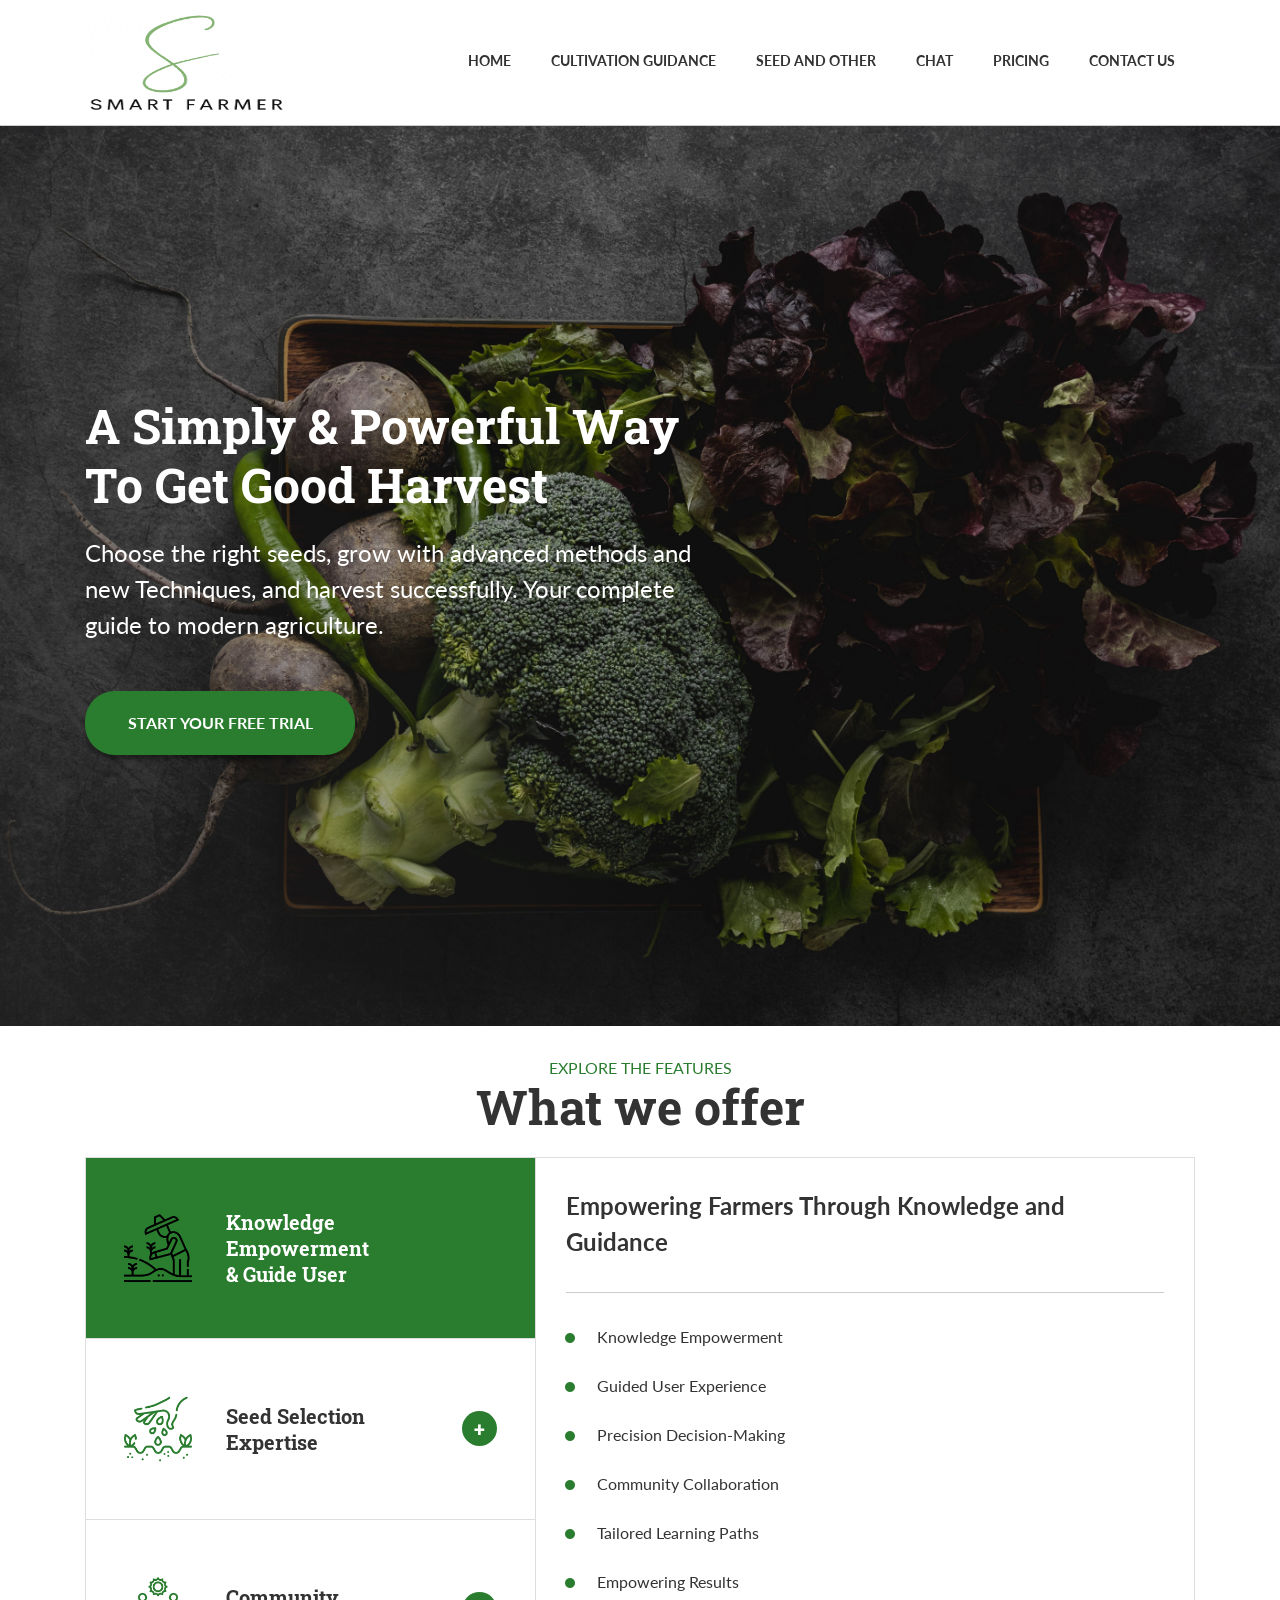
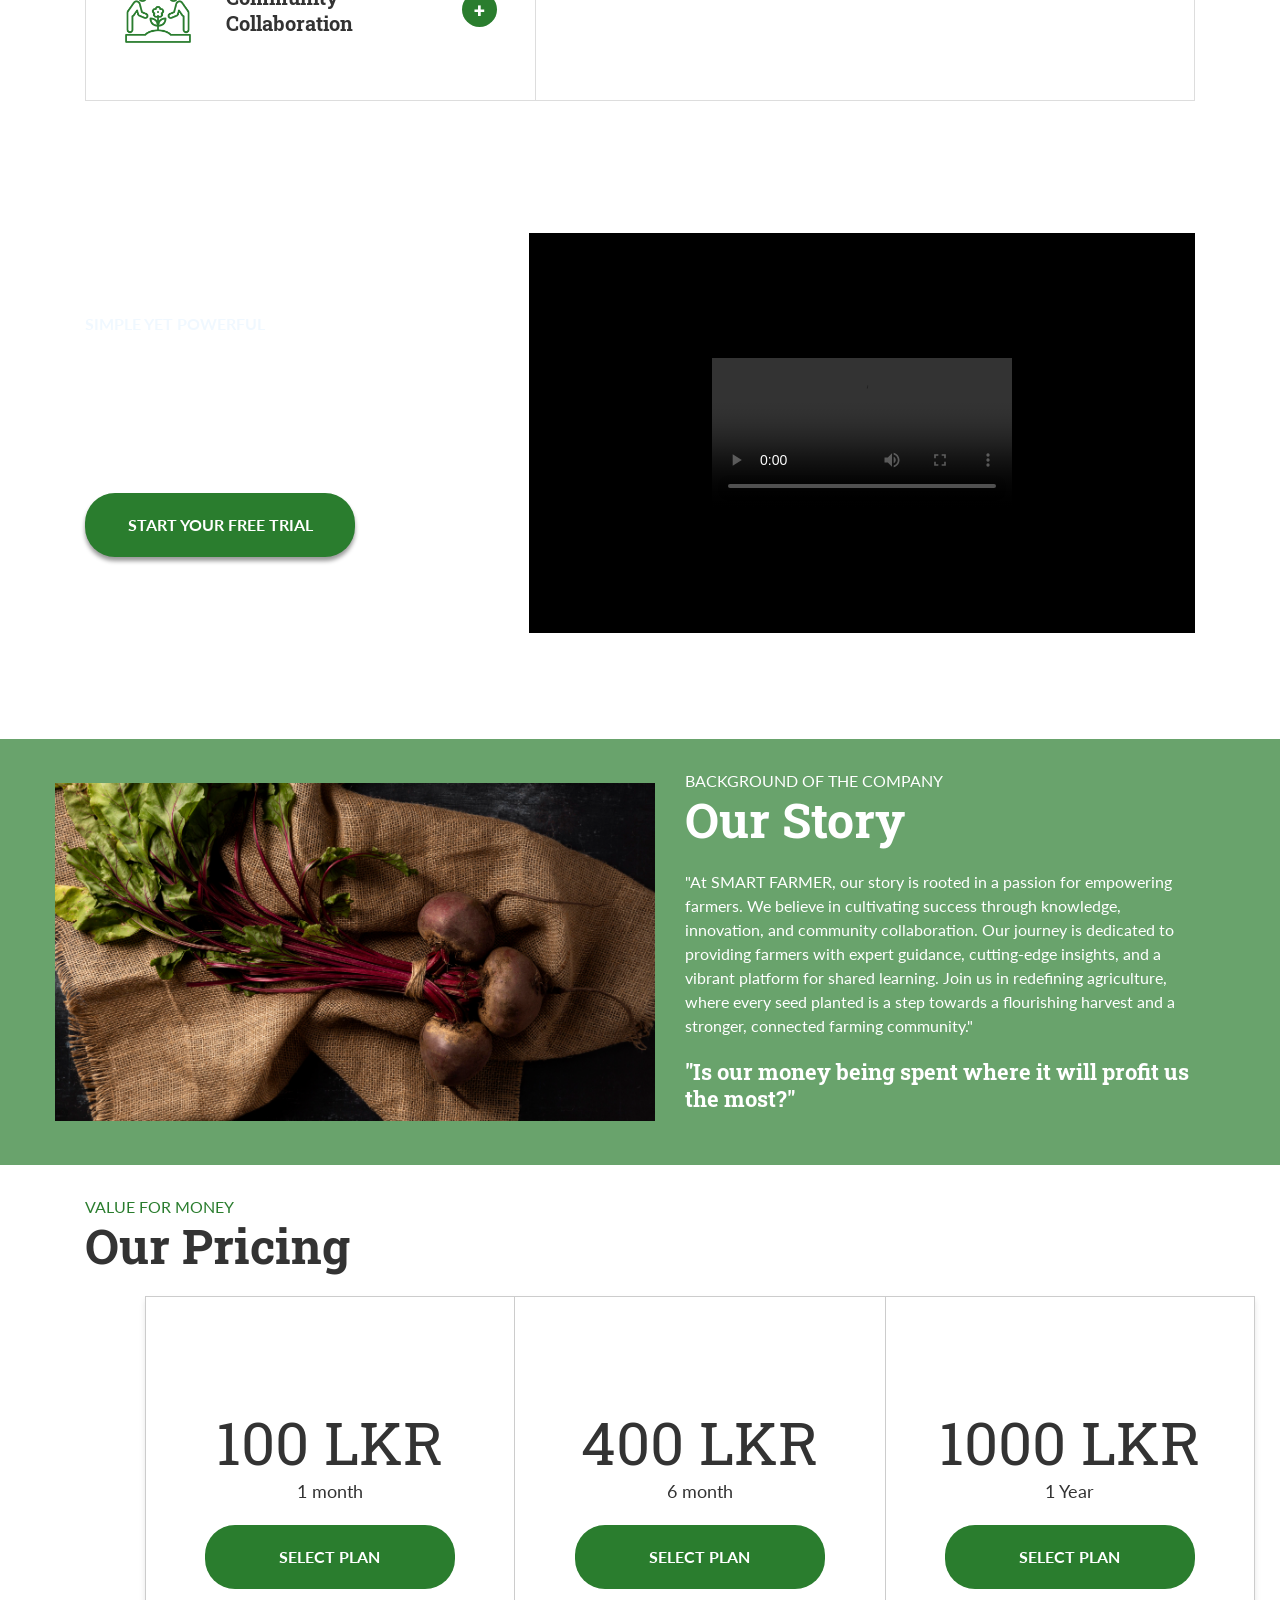
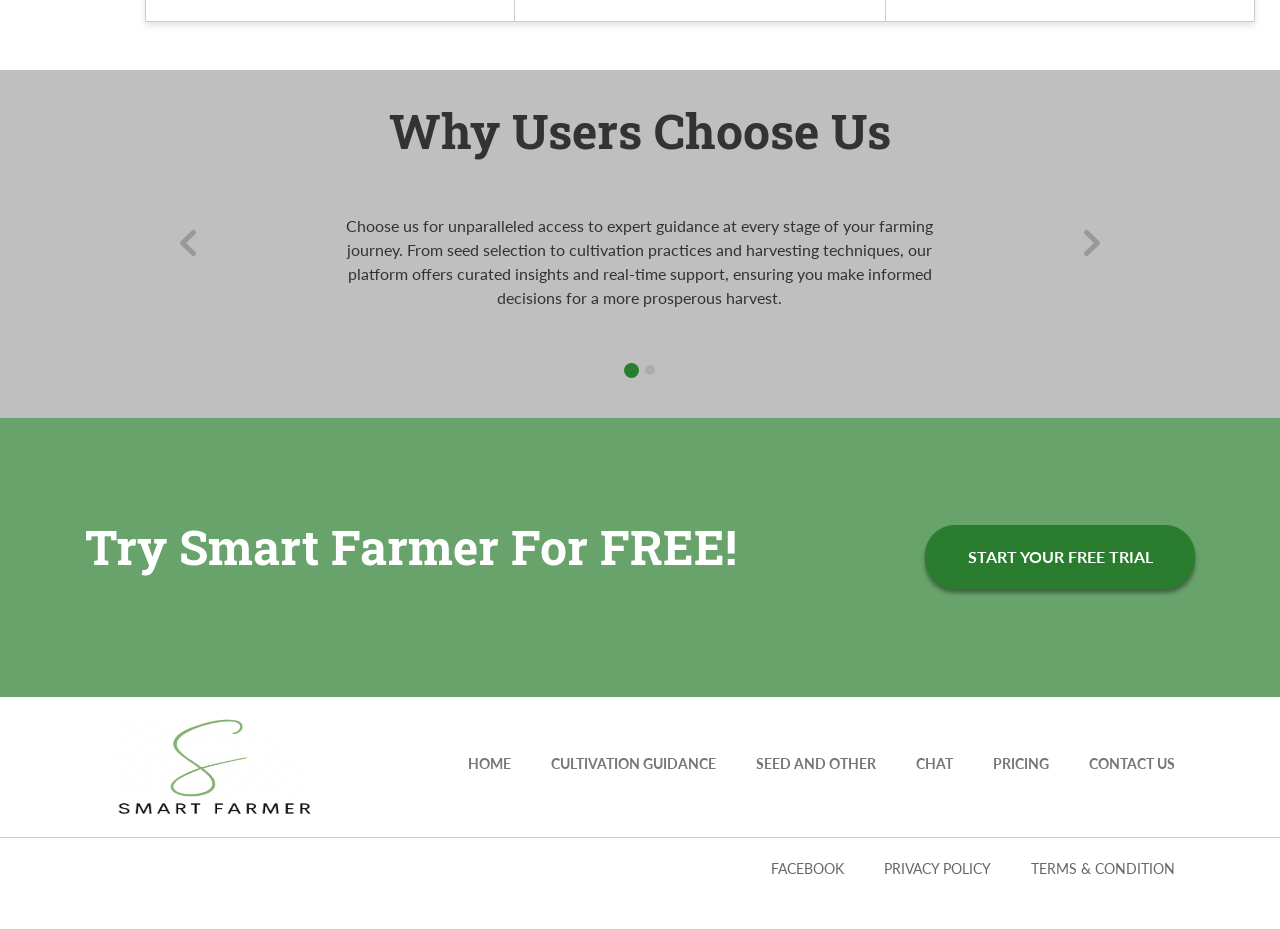
==== index.html @ d2ebf276 "Add files via upload" ====
<!DOCTYPE html>
<html class="no-js" lang="en" prefix="og: http://ogp.me/ns#">

<head>
    <!-- Global site tag (gtag.js) - Google Analytics -->
    <script async src="https://www.googletagmanager.com/gtag/js?id=UA-133721330-2">
    </script>
  

    <meta charset="utf-8" />
    <title>SMART FARMER</title>
    <link rel="shortcut icon" type="image/png" href="assets/images/favicon.png" />
    <link href="https://fonts.googleapis.com/css?family=Lato:300,400,700&display=swap" rel="stylesheet">
    <link href="https://fonts.googleapis.com/css?family=Roboto+Slab:400,700&display=swap" rel="stylesheet">
    <link rel="stylesheet" property="stylesheet" href="styles/main.css" type="text/css">
    <meta name="viewport" content="width=device-width, initial-scale=1">
    <script>
        document.documentElement.classList.remove('no-js');
    </script>
    <script src="scripts/vendor-c2419215c4.js" defer></script>
    <script src="scripts/app-fe37856ee3.bundle.js" defer></script>


</head>

<body class="">
    <header class="header">
        <div class="container">
            <div class="row align-items-center">
                <div class="col-lg-3">
                    <div class="logo-wrapper">
                        <a href="homepage.html" rel="home"><img src="assets/images/logonew.png" style="height: 100px; width: 200px;" alt=""></a>
                    </div>
                </div>

                <div class="col-lg-9">
                    <nav class="navbar navbar-expand-lg main-menu-wrapper">
                        <div class="collapse navbar-collapse" id="navbarSupportedContent">
                            <ul class="navbar-nav main-menu">
                                <li class="nav-item"><a class="nav-link active" href="index.html">Home</a></li>
                                <li class="nav-item"><a class="nav-link" href="#">Cultivation Guidance</a></li>
                                <li class="nav-item"><a class="nav-link" href="#">Seed and Other</a></li>
                                <li class="nav-item"><a class="nav-link" href="#">Chat</a></li>
                                <li class="nav-item"><a class="nav-link slide-link" href="#section-pricing">Pricing</a></li>
                                <li class="nav-item"><a class="nav-link" href="#">Contact us</a></li>
                            </ul>
                        </div>
                    </nav>
                </div>
            </div>

            <button class="navbar-toggler menu-trigger" type="button" data-toggle="collapse" data-target="#navbarSupportedContent" aria-controls="navbarSupportedContent" aria-expanded="false" aria-label="Toggle navigation">
          <img src="assets/images/hamburger-icon.png" alt="">
        </button>
        </div>
    </header>

    <main>
        <section class="hero-section">
            <video autoplay muted loop>
                <source src="/assets/images/pexels-ron-lach-10553955 (Original).mp4" type="video/mp4">
                Your browser does not support the video tag.
            </video>
            <div class="container">
                <div class="row">
                    <div class="col-lg-7" >
                        <h1>A Simply & Powerful Way To Get Good Harvest</h1>
                        <p>Choose the right seeds, grow with advanced methods and new Techniques, and harvest successfully. Your complete guide to modern agriculture.</p>  <a href="" class="c-btn c-btn--primary">Start your free trial</a>
                    </div>
                </div>
            </div>
        </section>
        <!-- /hero-section -->

        <section class="section-we-offer">
            <div class="container">
                <div class="title-wrapper">
                    <h5 class="subtitle green mb0">Explore the features</h5>
                    <h2>What we offer</h2>
                </div>
                <!-- /.title-wrapper -->

                <div id="accordion" class="essential-accordion">
                    <div class="card">
                        <div class="card-header" id="headingOne">
                            <button class="accordion-trigger admin" data-toggle="collapse" data-target="#collapseOne" aria-expanded="true" aria-controls="collapseOne">
                                Knowledge Empowerment <br />& Guide User 
                                <span class="indicator">+</span>
                </button>
                        </div>

                        <div id="collapseOne" class="collapse show card-body-wrapper" aria-labelledby="headingOne" data-parent="#accordion">
                            <div class="card-body">
                                <div class="intro">Empowering Farmers Through Knowledge and Guidance</div>
                                <ul>
                                    <li>Knowledge Empowerment</li>
                                    <li>Guided User Experience</li>
                                    <li>Precision Decision-Making</li>
                                    <li>Community Collaboration</li>
                                    <li>Tailored Learning Paths</li>
                                    <li>Empowering Results</li>
                                </ul>
                            </div>
                        </div>
                    </div>

                    <div class="card">
                        <div class="card-header" id="headingTwo">
                            <button class="accordion-trigger powerful collapsed" data-toggle="collapse" data-target="#collapseTwo" aria-expanded="false" aria-controls="collapseTwo">
                                Seed Selection  <br />Expertise <span class="indicator">+</span>
                </button>
                        </div>
                        <div id="collapseTwo" class="collapse card-body-wrapper" aria-labelledby="headingTwo" data-parent="#accordion">
                            <div class="card-body">
                                <div class="intro">Your Expert Guide to Optimal Crop Selection</div>
                                <ul>
                                    <li>Quality Assurance Insights</li>
                                    <li>Dynamic Updates</li>
                                    <li>Crop-Specific Recommendations</li>
                                </ul>
                            </div>
                        </div>
                    </div>

                    <div class="card">
                        <div class="card-header" id="headingThree">
                            <button class="accordion-trigger timecard collapsed" data-toggle="collapse" data-target="#collapseThree" aria-expanded="false" aria-controls="collapseThree">
                                Community <br />Collaboration<span class="indicator">+</span>
                </button>
                        </div>
                        <div id="collapseThree" class="collapse card-body-wrapper" aria-labelledby="headingThree" data-parent="#accordion">
                            <div class="card-body">
                                <div class="intro">Cultivating Success Through Community Collaboration</div>
                                <ul>
                                    <li>Knowledge Exchange</li>
                                    <li>Expert-Led Q&A Sessions</li>
                                    <li>Chat With Other Farmers</li>
                                       </ul>
                            </div>
                        </div>
                    </div>
                </div>
                <!-- /essential-accordion -->
            </div>
        </section>
        <!-- /section-we-offer -->

        <section class="section-how-works">
            <div class="container">
                <div class="row align-items-center">
                    <div class="col-lg-4 cnt-left">
                        <h5 class="subtitle green mb0" style="color: aliceblue; font-weight: bold;">Simple yet powerful</h5>
                        <h2>How It Works</h2>
                        <p>Watch the video on how easy it is to use our software.</p>

                        <div class="video-wrapper">
                            <iframe width="560" height="315" src="/assets/images/mixkit-fresh-vegetables-on-a-wooden-board-close-up-view-10420-medium.mp4" frameborder="0" allow="accelerometer; autoplay; encrypted-media; gyroscope; picture-in-picture" allowfullscreen></iframe>
                        </div>

                        <a href="onboard.html" class="c-btn c-btn--primary">Start your free trial</a>
                    </div>

                    <div class="col-lg-8 cnt-right">
                        <div class="video-wrapper">
                            <iframe width="560" height="315" src="/assets/images/mixkit-fresh-vegetables-on-a-wooden-board-close-up-view-10420-medium.mp4" frameborder="0" allow="accelerometer; autoplay; encrypted-media; gyroscope; picture-in-picture" allowfullscreen></iframe>
                        </div>
                    </div>
                </div>
            </div>
        </section>
        <!-- /section-how-works -->

        <section class="section-our-story">
            <div class="container">
                <div class="row align-items-center">
                    <div class="col-lg-6 cnt-left">
                        <div class="img-holder">
                            <img src="/assets/images/top-view-beets-sack.jpg" alt="">
                        </div>
                    </div>

                    <div class="col-lg-6 cnt-right">
                        <div class="content-inner">
                            <h6 class="subtitle mb0">Background of the company</h6>
                            <h2>Our Story</h2>
                            <div class="img-holder">
                                <img src="/assets/images/top-view-beets-sack.jpg" alt="">
                            </div>
                            <p>"At SMART FARMER, our story is rooted in a passion for empowering farmers. We believe in cultivating success through knowledge, innovation, and community collaboration. Our journey is dedicated to providing farmers with expert guidance, cutting-edge insights, and a vibrant platform for shared learning. Join us in redefining agriculture, where every seed planted is a step towards a flourishing harvest and a stronger, connected farming community."</p><h5>"Is our money being spent where it will profit us the most?"</h5>
                        </div>
                    </div>
                </div>
            </div>
        </section>
        <!-- /section out story -->

        <section class="section-pricing" id="section-pricing">
            <div class="container">
                <h6 class="subtitle green mb0">Value for money</h6>
                <h2>Our Pricing</h2>

                <div class="pricing-wrapper">
                    <div class="item">
                        <div class="user">&nbsp;</div>

                        <div class="price-wrapper match-height">
                            <div class="price">100 LKR</div>
                        </div>
                        <span class="note">1 month </span>

                        <a href="onboard.html?plan=low-plan" class="c-btn c-btn--primary select-plan">Select plan</a>
                    </div>

                    <div class="item">
                        <div class="user">&nbsp;</div>

                        <div class="price-wrapper match-height">
                            <div class="price">400 LKR </div>
                        </div>
                        <span class="note">6 month</span>

                        <a href="onboard.html?plan=mid-plan" class="c-btn c-btn--primary select-plan">Select plan</a>
                    </div>

                    <div class="item">
                        <div class="user">&nbsp;</div>

                        <div class="price-wrapper match-height">
                            <!--div class="price-small">$149</div>
                <div class="price"><span class="small">+</span> $5</div-->
                            <div class="price">1000 LKR </div>
                        </div>
                        <span class="note">1 Year</span>
                        <a href="onboard.html?plan=high-plan" class="c-btn c-btn--primary select-plan">Select plan</a>
                        <!-- <span class="note">(<a href="mailto:essentialfarming@gmail.com">Contact us for more than 19 users</a>)</span> -->
                    </div>
                </div>
            </div>
        </section>
        <!-- /section-pricing -->

        <section class="section-testimonial">
            <div class="container">
                <h6 class="subtitle green mb0"></h6>
                <h2>Why Users Choose Us</h2>

                <div class="row">
                    <div class="col-lg-10 offset-lg-1">
                        <div id="carouselExampleIndicators" class="carousel slide" data-ride="carousel" data-interval="15000">
                            <ol class="carousel-indicators">
                                <li data-target="#carouselExampleIndicators" data-slide-to="0" class="active"></li>
                                <li data-target="#carouselExampleIndicators" data-slide-to="1"></li>
                            </ol>
                            <div class="carousel-inner">
                                <div class="carousel-item active">
                                    <blockquote class="quote">Choose us for unparalleled access to expert guidance at every stage of your farming journey. From seed selection to cultivation practices and harvesting techniques, our platform offers curated insights and real-time support, ensuring you make informed decisions for a more prosperous harvest.</blockquote>
                                    <span class="name"></span>
                                    <span class="post"></span>
                                </div>
                                <div class="carousel-item">
                                    <blockquote class="quote">Join us for the thriving community collaboration that sets us apart. Connect with fellow farmers, exchange ideas, and access a collective reservoir of knowledge. Our platform isn't just a resource hub; it's a vibrant community dedicated to your success, where shared experiences and innovative solutions pave the way for a stronger agricultural future.</blockquote>
                                    <span class="name"></span>
                                    <span class="post"></span>
                                </div>
                            </div>
                            <a class="carousel-control-prev" href="#carouselExampleIndicators" role="button" data-slide="prev">
                  <span class="sr-only">Previous</span>
                </a>
                            <a class="carousel-control-next" href="#carouselExampleIndicators" role="button" data-slide="next">
                  <span class="sr-only">Next</span>
                </a>
                        </div>
                    </div>
                </div>
            </div>
        </section>
        <!-- /section-testimonial -->

        <section class="section-tryout">
            <div class="container">
                <div class="content-inner">
                    <div class="cnt-left">
                        <h2>Try Smart Farmer For FREE!</h2>
                        <!-- <p>Experience yourself how <strong>Essential Farming</strong> can help optimize your farm management.
                            <br /><strong>FREE for the first 6 months!</strong></p> -->
                    </div>
                    <a href="#" class="c-btn c-btn--primary">Start your free trial</a>
                </div>
            </div>
        </section>
        <!-- /section-tryout -->
    </main>

    <footer class="footer">
        <div class="footer-top">
            <div class="container">
                <div class="row align-items-center">
                    <div class="col-lg-3 logo-col">
                        <div class="logo-wrapper">
                            <a href="homepage.html" rel="home"><img src="assets/images/logonew.png" style="height: 100px; width: 200px;" alt=""></a>
                        </div>
                    </div>
                    <div class="col-lg-9">
                        <div class="footer-menu">
                            <ul class="nav">
                                <li class="nav-item">
                                    <a class="nav-link active" href="#">Home</a>
                                </li>
                                <li class="nav-item">
                                    <a class="nav-link" href="#">Cultivation Guidance</a>
                                </li>
                                <li class="nav-item">
                                    <a class="nav-link" href="#">Seed and Other</a>
                                </li>
                                <li class="nav-item">
                                    <a class="nav-link" href="#">Chat</a>
                                </li>
                                <li class="nav-item">
                                    <a class="nav-link" href="#">Pricing</a>
                                </li>
                                <li class="nav-item">
                                    <a class="nav-link" href="#">Contact us</a>
                                </li>
                            </ul>
                        </div>
                        <!-- /footer-menu -->
                    </div>
                </div>
            </div>
        </div>
        <!-- /footer-top -->

        <div class="footer-bottom">
            <div class="container">
                <div class="row align-items-center">
                    <div class="col-lg-6">
                        <div class="copyright">
                            <!-- <span>&copy;</span> 2021 Essential Farming. All Rights Reserved. -->
                        </div>
                    </div>

                    <div class="col-lg-6">
                        <div class="bottom-menu">
                            <ul class="nav">
                                <li class="nav-item">
                                    <a href="#">Facebook</a>
                                </li>
                                <li class="nav-item">
                                    <a class="nav-link" href="#">Privacy Policy</a>
                                </li>
                                <li class="nav-item">
                                    <a class="nav-link" href="#">Terms & condition</a>
                                </li>
                            </ul>
                        </div>
                    </div>
                </div>
            </div>
        </div>
    </footer>
</body>

</html>
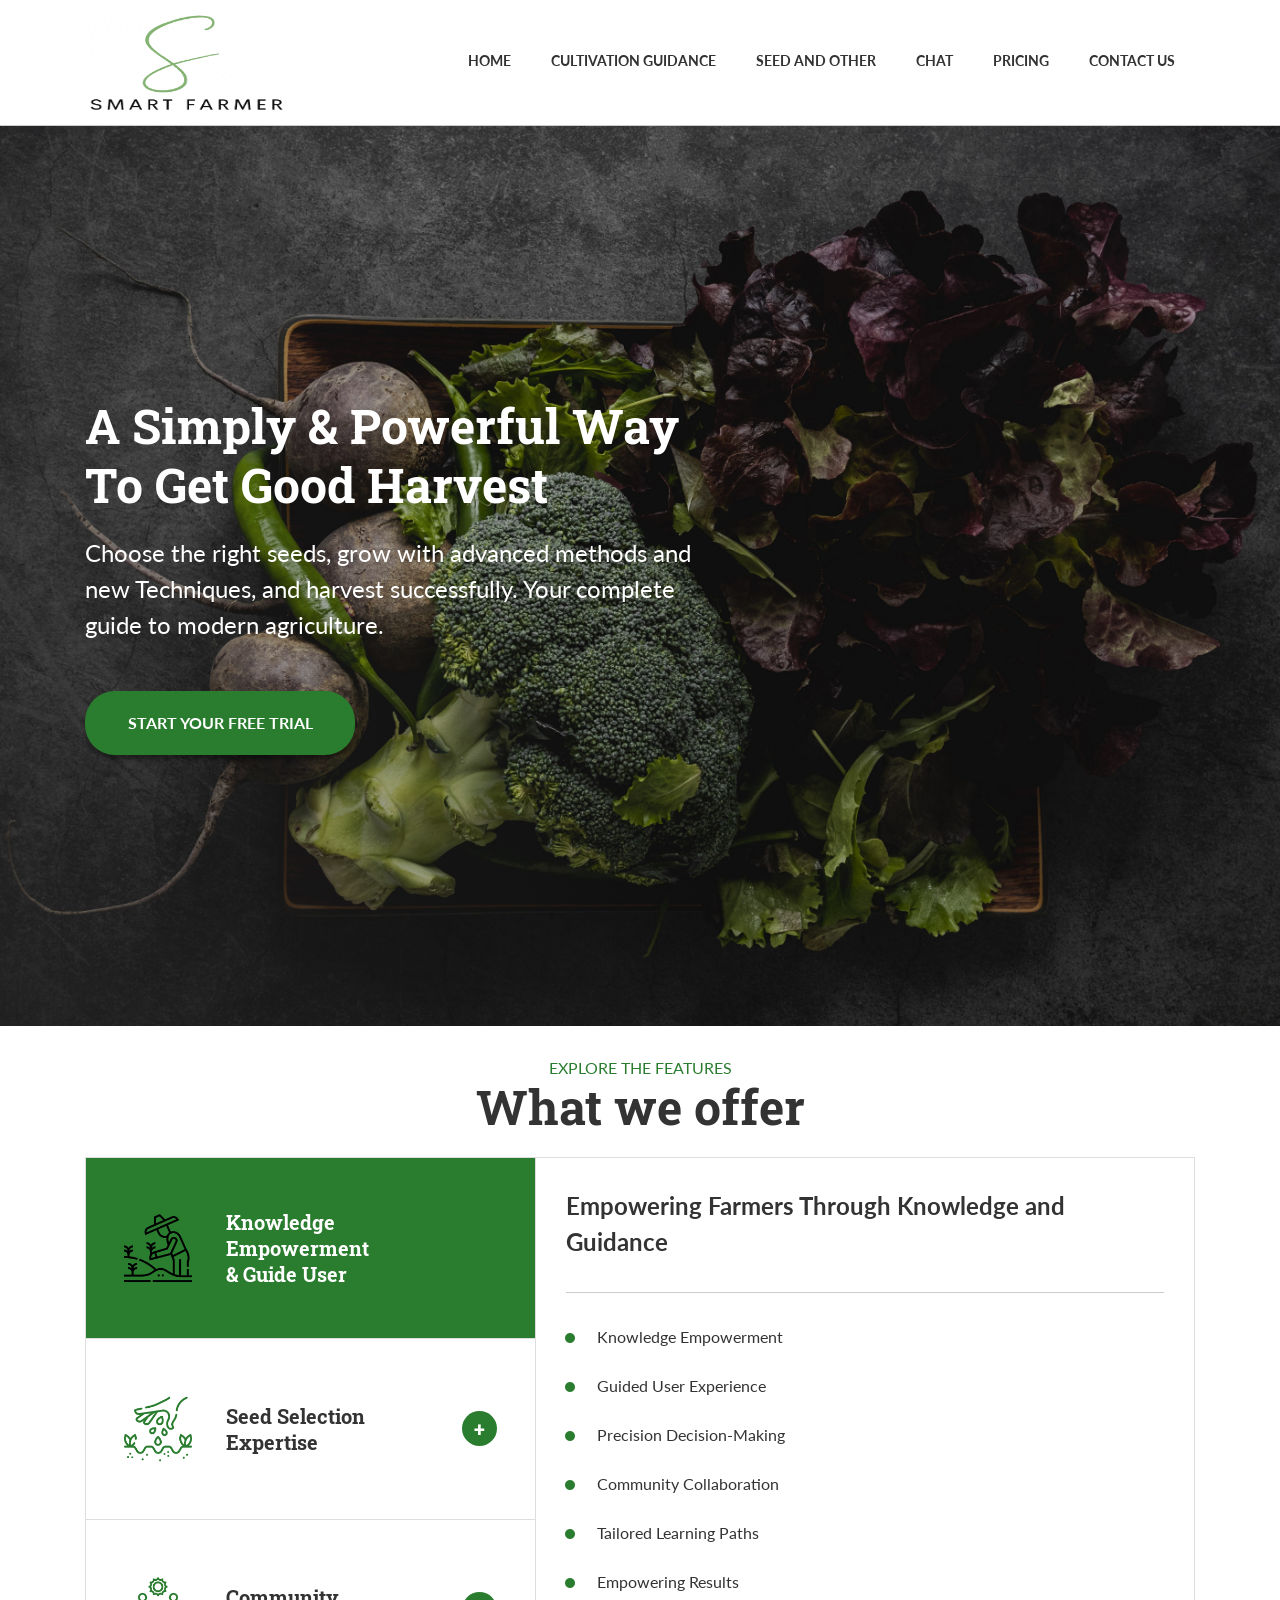
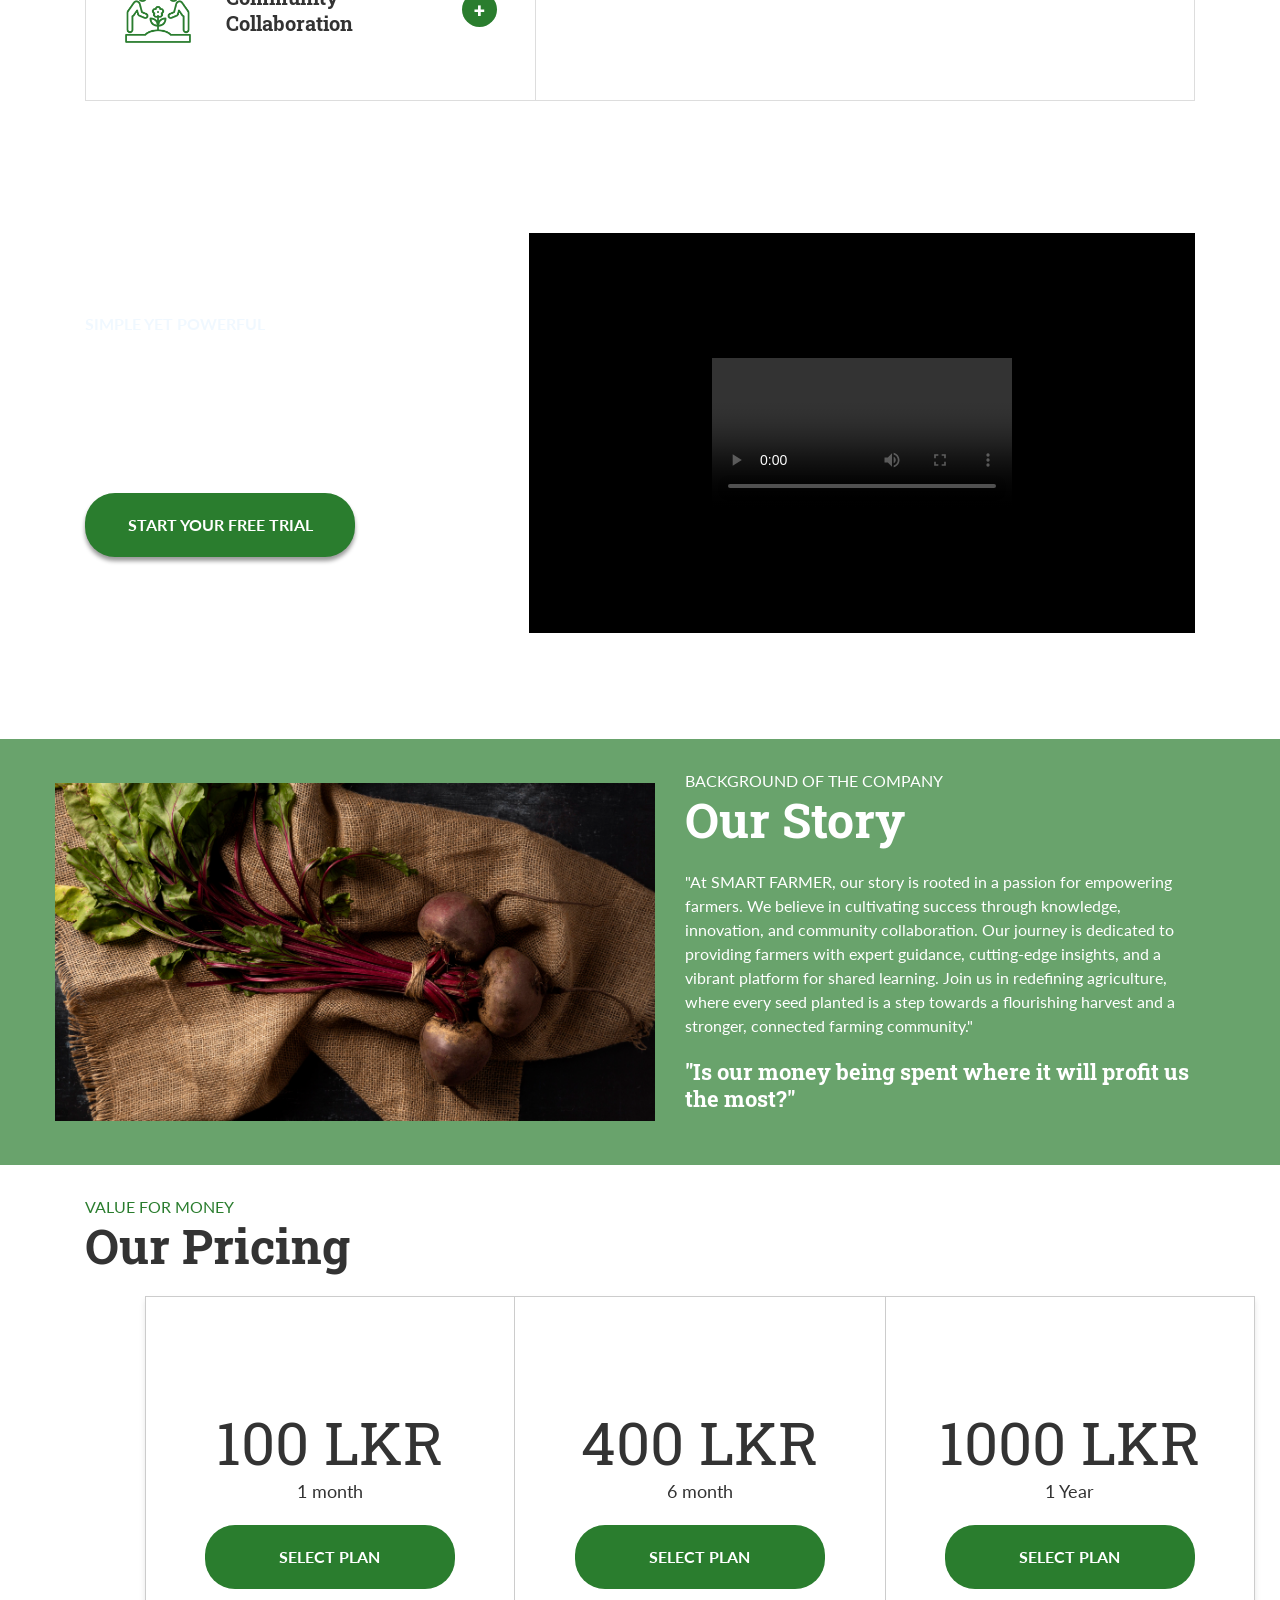
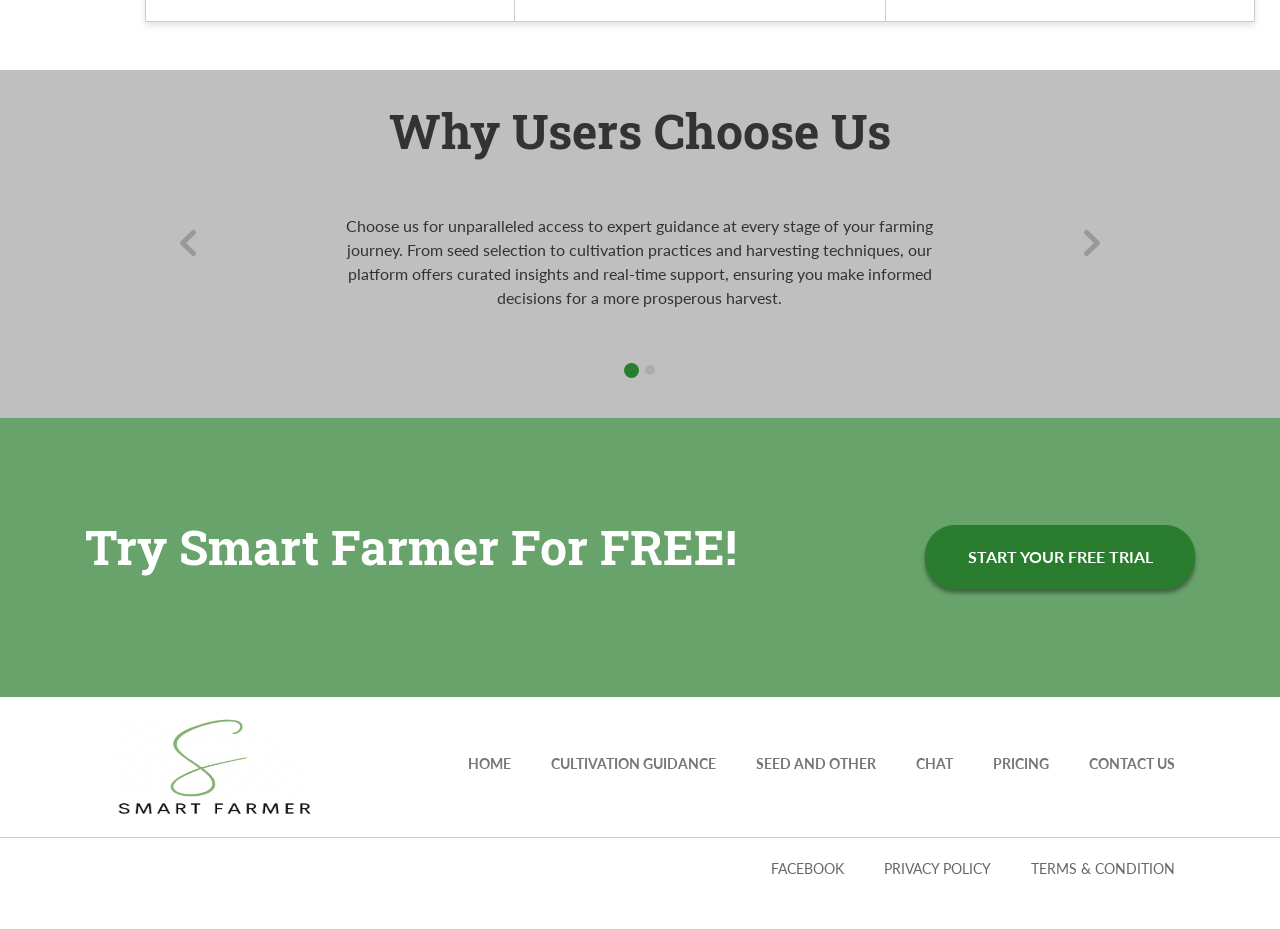
==== commit 693013a6: "index.html" ====
--- a/index.html
+++ b/index.html
@@ -58,7 +58,7 @@
     <main>
         <section class="hero-section">
             <video autoplay muted loop>
-                <source src="/assets/images/pexels-ron-lach-10553955 (Original).mp4" type="video/mp4">
+                <source src="/images/pexels-ron-lach-10553955 (Original).mp4" type="video/mp4">
                 Your browser does not support the video tag.
             </video>
             <div class="container">
@@ -154,7 +154,7 @@
                         <p>Watch the video on how easy it is to use our software.</p>
 
                         <div class="video-wrapper">
-                            <iframe width="560" height="315" src="/assets/images/mixkit-fresh-vegetables-on-a-wooden-board-close-up-view-10420-medium.mp4" frameborder="0" allow="accelerometer; autoplay; encrypted-media; gyroscope; picture-in-picture" allowfullscreen></iframe>
+                            <iframe width="560" height="315" src="/images/mixkit-fresh-vegetables-on-a-wooden-board-close-up-view-10420-medium.mp4" frameborder="0" allow="accelerometer; autoplay; encrypted-media; gyroscope; picture-in-picture" allowfullscreen></iframe>
                         </div>
 
                         <a href="onboard.html" class="c-btn c-btn--primary">Start your free trial</a>
@@ -162,7 +162,7 @@
 
                     <div class="col-lg-8 cnt-right">
                         <div class="video-wrapper">
-                            <iframe width="560" height="315" src="/assets/images/mixkit-fresh-vegetables-on-a-wooden-board-close-up-view-10420-medium.mp4" frameborder="0" allow="accelerometer; autoplay; encrypted-media; gyroscope; picture-in-picture" allowfullscreen></iframe>
+                            <iframe width="560" height="315" src="/images/mixkit-fresh-vegetables-on-a-wooden-board-close-up-view-10420-medium.mp4" frameborder="0" allow="accelerometer; autoplay; encrypted-media; gyroscope; picture-in-picture" allowfullscreen></iframe>
                         </div>
                     </div>
                 </div>
@@ -175,7 +175,7 @@
                 <div class="row align-items-center">
                     <div class="col-lg-6 cnt-left">
                         <div class="img-holder">
-                            <img src="/assets/images/top-view-beets-sack.jpg" alt="">
+                            <img src="/images/top-view-beets-sack.jpg" alt="">
                         </div>
                     </div>
 
@@ -184,7 +184,7 @@
                             <h6 class="subtitle mb0">Background of the company</h6>
                             <h2>Our Story</h2>
                             <div class="img-holder">
-                                <img src="/assets/images/top-view-beets-sack.jpg" alt="">
+                                <img src="/images/top-view-beets-sack.jpg" alt="">
                             </div>
                             <p>"At SMART FARMER, our story is rooted in a passion for empowering farmers. We believe in cultivating success through knowledge, innovation, and community collaboration. Our journey is dedicated to providing farmers with expert guidance, cutting-edge insights, and a vibrant platform for shared learning. Join us in redefining agriculture, where every seed planted is a step towards a flourishing harvest and a stronger, connected farming community."</p><h5>"Is our money being spent where it will profit us the most?"</h5>
                         </div>
@@ -360,4 +360,4 @@
     </footer>
 </body>
 
-</html>+</html>
